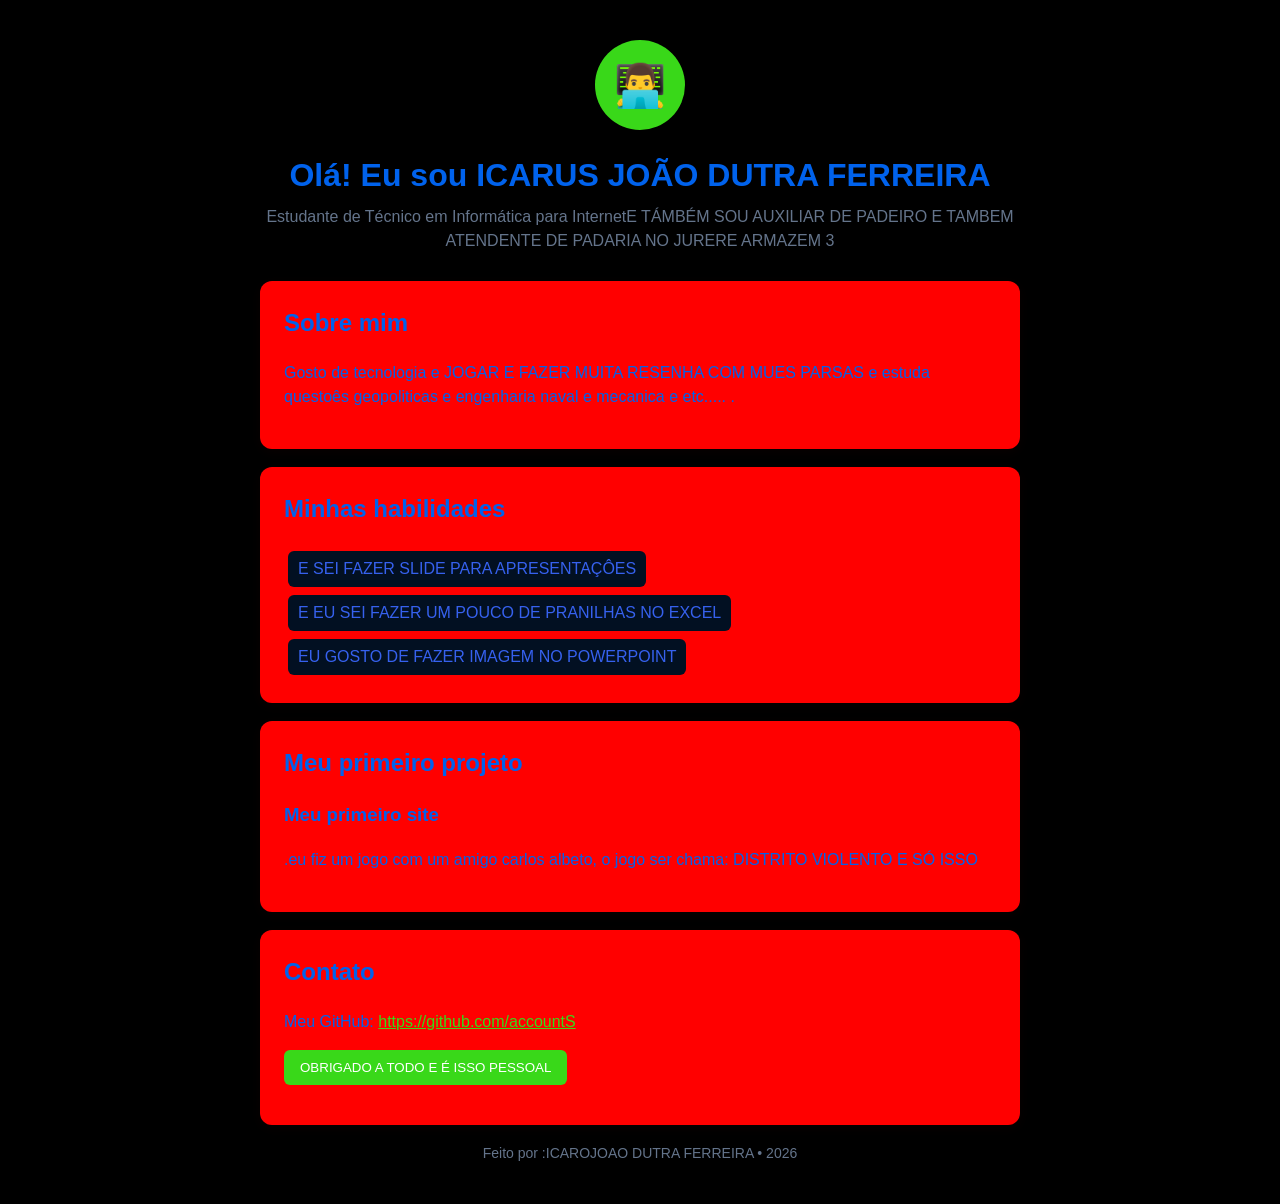
==== index.html @ 98d0b224 "Add files via upload" ====
<!DOCTYPE html>
<html lang="pt-BR">
<head>
  <meta charset="UTF-8">
  <meta name="viewport" content="width=device-width, initial-scale=1.0">
  <title>ICARUS JOÃO 
  </title>

  <style>
    /* CORES DO SITE: experimente trocar os valores abaixo. */
    :root {
      --fundo: #000000;
      --cartao: #ff0000;
      --texto: #0062ec;
      --detalhe: #39d819;
    }

    body {
      margin: 0;
      font-family: Arial, sans-serif;
      background-color: var(--fundo);
      color: var(--texto);
      line-height: 1.5;
    }

    .container {
      max-width: 760px;
      margin: 40px auto;
      padding: 0 20px;
    }

    header {
      text-align: center;
      margin-bottom: 28px;
    }

    .avatar {
      display: inline-flex;
      align-items: center;
      justify-content: center;
      width: 90px;
      height: 90px;
      border-radius: 50%;
      background-color: var(--detalhe);
      color: rgb(228, 76, 16);
      font-size: 42px;
    }

    h1 { margin-bottom: 6px; }
    h2 { margin-top: 0; }
    .subtitulo { margin-top: 0; color: #64748b; }

    section {
      background-color: var(--cartao);
      padding: 24px;
      margin-bottom: 18px;
      border-radius: 12px;
      box-shadow: 0 3px 12px rgba(177, 7, 7, 0.05);
    }

    .habilidades span {
      display: inline-block;
      background-color: #021022;
      color: #3661ee;
      padding: 6px 10px;
      margin: 4px;
      border-radius: 6px;
    }

    button {
      background-color: var(--detalhe);
      color: white;
      border: none;
      padding: 10px 16px;
      border-radius: 6px;
      cursor: pointer;
    }

    button:hover { opacity: 0.85; }
    a { color: var(--detalhe); }
    footer { text-align: center; color: #64748b; font-size: 14px; }
  </style>
</head>
<body>
  <main class="container">
    <header>
      <div class="avatar">👨‍💻</div>
      <!-- ALTERE SEU NOME AQUI --> 
      <h1>Olá! Eu sou ICARUS JOÃO DUTRA FERREIRA</h1>
      <p class="subtitulo">Estudante de Técnico em Informática para InternetE TÁMBÉM SOU AUXILIAR DE PADEIRO E TAMBEM ATENDENTE DE PADARIA NO JURERE ARMAZEM 3 </p>
    </header>

    <section>
      <h2>Sobre mim</h2>
      <!-- ESCREVA UMA BREVE APRESENTAÇÃO -->
      <p>Gosto de tecnologia e JOGAR E FAZER MUITA RESENHA COM MUES PARSAS
        e estuda questoês geopoliticas e engenharia naval e mecanica e etc..... .</p>
    </section>

    <section>
      <h2>Minhas habilidades</h2>
      <!-- TROQUE OU ADICIONE HABILIDADES -->
      <div class="habilidades">
        <span>E SEI FAZER SLIDE PARA APRESENTAÇÔES</span>
        <span>E EU SEI FAZER UM POUCO DE PRANILHAS NO EXCEL</span>
        <span>EU GOSTO DE FAZER IMAGEM NO POWERPOINT</span>
      </div>
    </section>

    <section>
      <h2>Meu primeiro projeto</h2>
      <!-- DESCREVA UM PROJETO OU ATIVIDADE ESCOLAR -->
      <h3>Meu primeiro site </h3>
      <p>.eu fiz um jogo com um amigo carlos albeto, o jogo ser chama: DISTRITO VIOLENTO E SÓ ISSO</p>
    </section>

    <section>
      <h2>Contato</h2>
      <!-- SUBSTITUA # PELO LINK DO SEU GITHUB -->
      <p>Meu GitHub: <a href="#">https://github.com/accountS</a></p>
      <button onclick="mostrarMensagem()">OBRIGADO A TODO E É ISSO PESSOAL </button>
      <p id="mensagem"></p>
    </section>

    <footer>
      <!-- ALTERE SEU NOME AQUI TAMBÉM -->
      <p>Feito por :ICAROJOAO DUTRA FERREIRA • 2026</p>
    </footer>
  </main>

  <script>
    // JAVASCRIPT: altere a mensagem que aparece ao clicar no botão.
    function mostrarMensagem() {
      document.getElementById("mensagem").textContent =
        "MUITO OBRIGADO POR ACESSAE MEU PORTIFOLIO";
    }
  </script>
</body>
</html>
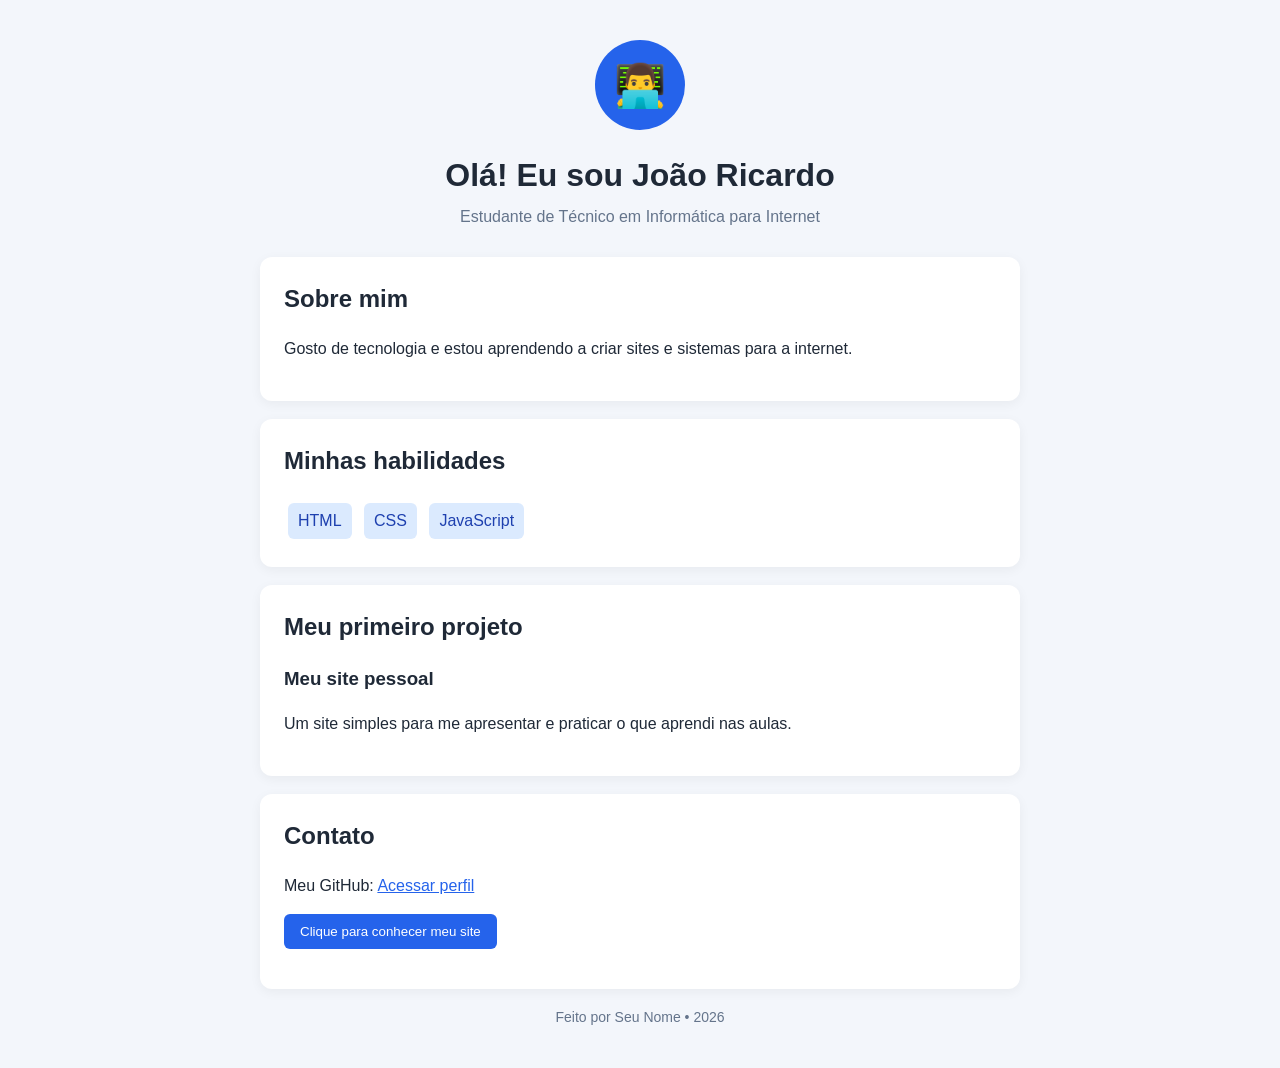
==== commit 597e1c3b: "Add files via upload" ====
--- a/index.html
+++ b/index.html
@@ -1,139 +1,137 @@
-<!DOCTYPE html>
-<html lang="pt-BR">
-<head>
-  <meta charset="UTF-8">
-  <meta name="viewport" content="width=device-width, initial-scale=1.0">
-  <title>ICARUS JOÃO 
-  </title>
-
-  <style>
-    /* CORES DO SITE: experimente trocar os valores abaixo. */
-    :root {
-      --fundo: #000000;
-      --cartao: #ff0000;
-      --texto: #0062ec;
-      --detalhe: #39d819;
-    }
-
-    body {
-      margin: 0;
-      font-family: Arial, sans-serif;
-      background-color: var(--fundo);
-      color: var(--texto);
-      line-height: 1.5;
-    }
-
-    .container {
-      max-width: 760px;
-      margin: 40px auto;
-      padding: 0 20px;
-    }
-
-    header {
-      text-align: center;
-      margin-bottom: 28px;
-    }
-
-    .avatar {
-      display: inline-flex;
-      align-items: center;
-      justify-content: center;
-      width: 90px;
-      height: 90px;
-      border-radius: 50%;
-      background-color: var(--detalhe);
-      color: rgb(228, 76, 16);
-      font-size: 42px;
-    }
-
-    h1 { margin-bottom: 6px; }
-    h2 { margin-top: 0; }
-    .subtitulo { margin-top: 0; color: #64748b; }
-
-    section {
-      background-color: var(--cartao);
-      padding: 24px;
-      margin-bottom: 18px;
-      border-radius: 12px;
-      box-shadow: 0 3px 12px rgba(177, 7, 7, 0.05);
-    }
-
-    .habilidades span {
-      display: inline-block;
-      background-color: #021022;
-      color: #3661ee;
-      padding: 6px 10px;
-      margin: 4px;
-      border-radius: 6px;
-    }
-
-    button {
-      background-color: var(--detalhe);
-      color: white;
-      border: none;
-      padding: 10px 16px;
-      border-radius: 6px;
-      cursor: pointer;
-    }
-
-    button:hover { opacity: 0.85; }
-    a { color: var(--detalhe); }
-    footer { text-align: center; color: #64748b; font-size: 14px; }
-  </style>
-</head>
-<body>
-  <main class="container">
-    <header>
-      <div class="avatar">👨‍💻</div>
-      <!-- ALTERE SEU NOME AQUI --> 
-      <h1>Olá! Eu sou ICARUS JOÃO DUTRA FERREIRA</h1>
-      <p class="subtitulo">Estudante de Técnico em Informática para InternetE TÁMBÉM SOU AUXILIAR DE PADEIRO E TAMBEM ATENDENTE DE PADARIA NO JURERE ARMAZEM 3 </p>
-    </header>
-
-    <section>
-      <h2>Sobre mim</h2>
-      <!-- ESCREVA UMA BREVE APRESENTAÇÃO -->
-      <p>Gosto de tecnologia e JOGAR E FAZER MUITA RESENHA COM MUES PARSAS
-        e estuda questoês geopoliticas e engenharia naval e mecanica e etc..... .</p>
-    </section>
-
-    <section>
-      <h2>Minhas habilidades</h2>
-      <!-- TROQUE OU ADICIONE HABILIDADES -->
-      <div class="habilidades">
-        <span>E SEI FAZER SLIDE PARA APRESENTAÇÔES</span>
-        <span>E EU SEI FAZER UM POUCO DE PRANILHAS NO EXCEL</span>
-        <span>EU GOSTO DE FAZER IMAGEM NO POWERPOINT</span>
-      </div>
-    </section>
-
-    <section>
-      <h2>Meu primeiro projeto</h2>
-      <!-- DESCREVA UM PROJETO OU ATIVIDADE ESCOLAR -->
-      <h3>Meu primeiro site </h3>
-      <p>.eu fiz um jogo com um amigo carlos albeto, o jogo ser chama: DISTRITO VIOLENTO E SÓ ISSO</p>
-    </section>
-
-    <section>
-      <h2>Contato</h2>
-      <!-- SUBSTITUA # PELO LINK DO SEU GITHUB -->
-      <p>Meu GitHub: <a href="#">https://github.com/accountS</a></p>
-      <button onclick="mostrarMensagem()">OBRIGADO A TODO E É ISSO PESSOAL </button>
-      <p id="mensagem"></p>
-    </section>
-
-    <footer>
-      <!-- ALTERE SEU NOME AQUI TAMBÉM -->
-      <p>Feito por :ICAROJOAO DUTRA FERREIRA • 2026</p>
-    </footer>
-  </main>
-
-  <script>
-    // JAVASCRIPT: altere a mensagem que aparece ao clicar no botão.
-    function mostrarMensagem() {
-      document.getElementById("mensagem").textContent =
-        "MUITO OBRIGADO POR ACESSAE MEU PORTIFOLIO";
-    }
-  </script>
-</body>
-</html>
+<!DOCTYPE html>
+<html lang="pt-BR">
+<head>
+  <meta charset="UTF-8">
+  <meta name="viewport" content="width=device-width, initial-scale=1.0">
+  <title>Meu Portfólio</title>
+
+  <style>
+    /* CORES DO SITE: experimente trocar os valores abaixo. */
+    :root {
+      --fundo: #f3f6fb;
+      --cartao: #ffffff;
+      --texto: #1f2937;
+      --detalhe: #2563eb;
+    }
+
+    body {
+      margin: 0;
+      font-family: Arial, sans-serif;
+      background-color: var(--fundo);
+      color: var(--texto);
+      line-height: 1.5;
+    }
+
+    .container {
+      max-width: 760px;
+      margin: 40px auto;
+      padding: 0 20px;
+    }
+
+    header {
+      text-align: center;
+      margin-bottom: 28px;
+    }
+
+    .avatar {
+      display: inline-flex;
+      align-items: center;
+      justify-content: center;
+      width: 90px;
+      height: 90px;
+      border-radius: 50%;
+      background-color: var(--detalhe);
+      color: white;
+      font-size: 42px;
+    }
+
+    h1 { margin-bottom: 6px; }
+    h2 { margin-top: 0; }
+    .subtitulo { margin-top: 0; color: #64748b; }
+
+    section {
+      background-color: var(--cartao);
+      padding: 24px;
+      margin-bottom: 18px;
+      border-radius: 12px;
+      box-shadow: 0 3px 12px rgba(0, 0, 0, 0.05);
+    }
+
+    .habilidades span {
+      display: inline-block;
+      background-color: #dbeafe;
+      color: #1e40af;
+      padding: 6px 10px;
+      margin: 4px;
+      border-radius: 6px;
+    }
+
+    button {
+      background-color: var(--detalhe);
+      color: white;
+      border: none;
+      padding: 10px 16px;
+      border-radius: 6px;
+      cursor: pointer;
+    }
+
+    button:hover { opacity: 0.85; }
+    a { color: var(--detalhe); }
+    footer { text-align: center; color: #64748b; font-size: 14px; }
+  </style>
+</head>
+<body>
+  <main class="container">
+    <header>
+      <div class="avatar">👨‍💻</div>
+      <!-- ALTERE SEU NOME AQUI -->
+      <h1>Olá! Eu sou João Ricardo</h1>
+      <p class="subtitulo">Estudante de Técnico em Informática para Internet</p>
+    </header>
+
+    <section>
+      <h2>Sobre mim</h2>
+      <!-- ESCREVA UMA BREVE APRESENTAÇÃO -->
+      <p>Gosto de tecnologia e estou aprendendo a criar sites e sistemas para a internet.</p>
+    </section>
+
+    <section>
+      <h2>Minhas habilidades</h2>
+      <!-- TROQUE OU ADICIONE HABILIDADES -->
+      <div class="habilidades">
+        <span>HTML</span>
+        <span>CSS</span>
+        <span>JavaScript</span>
+      </div>
+    </section>
+
+    <section>
+      <h2>Meu primeiro projeto</h2>
+      <!-- DESCREVA UM PROJETO OU ATIVIDADE ESCOLAR -->
+      <h3>Meu site pessoal</h3>
+      <p>Um site simples para me apresentar e praticar o que aprendi nas aulas.</p>
+    </section>
+
+    <section>
+      <h2>Contato</h2>
+      <!-- SUBSTITUA # PELO LINK DO SEU GITHUB -->
+      <p>Meu GitHub: <a href="#">Acessar perfil</a></p>
+      <button onclick="mostrarMensagem()">Clique para conhecer meu site</button>
+      <p id="mensagem"></p>
+    </section>
+
+    <footer>
+      <!-- ALTERE SEU NOME AQUI TAMBÉM -->
+      <p>Feito por Seu Nome • 2026</p>
+    </footer>
+  </main>
+
+  <script>
+    // JAVASCRIPT: altere a mensagem que aparece ao clicar no botão.
+    function mostrarMensagem() {
+      document.getElementById("mensagem").textContent =
+        "Obrigado por visitar meu portfólio!";
+    }
+  </script>
+</body>
+</html>
